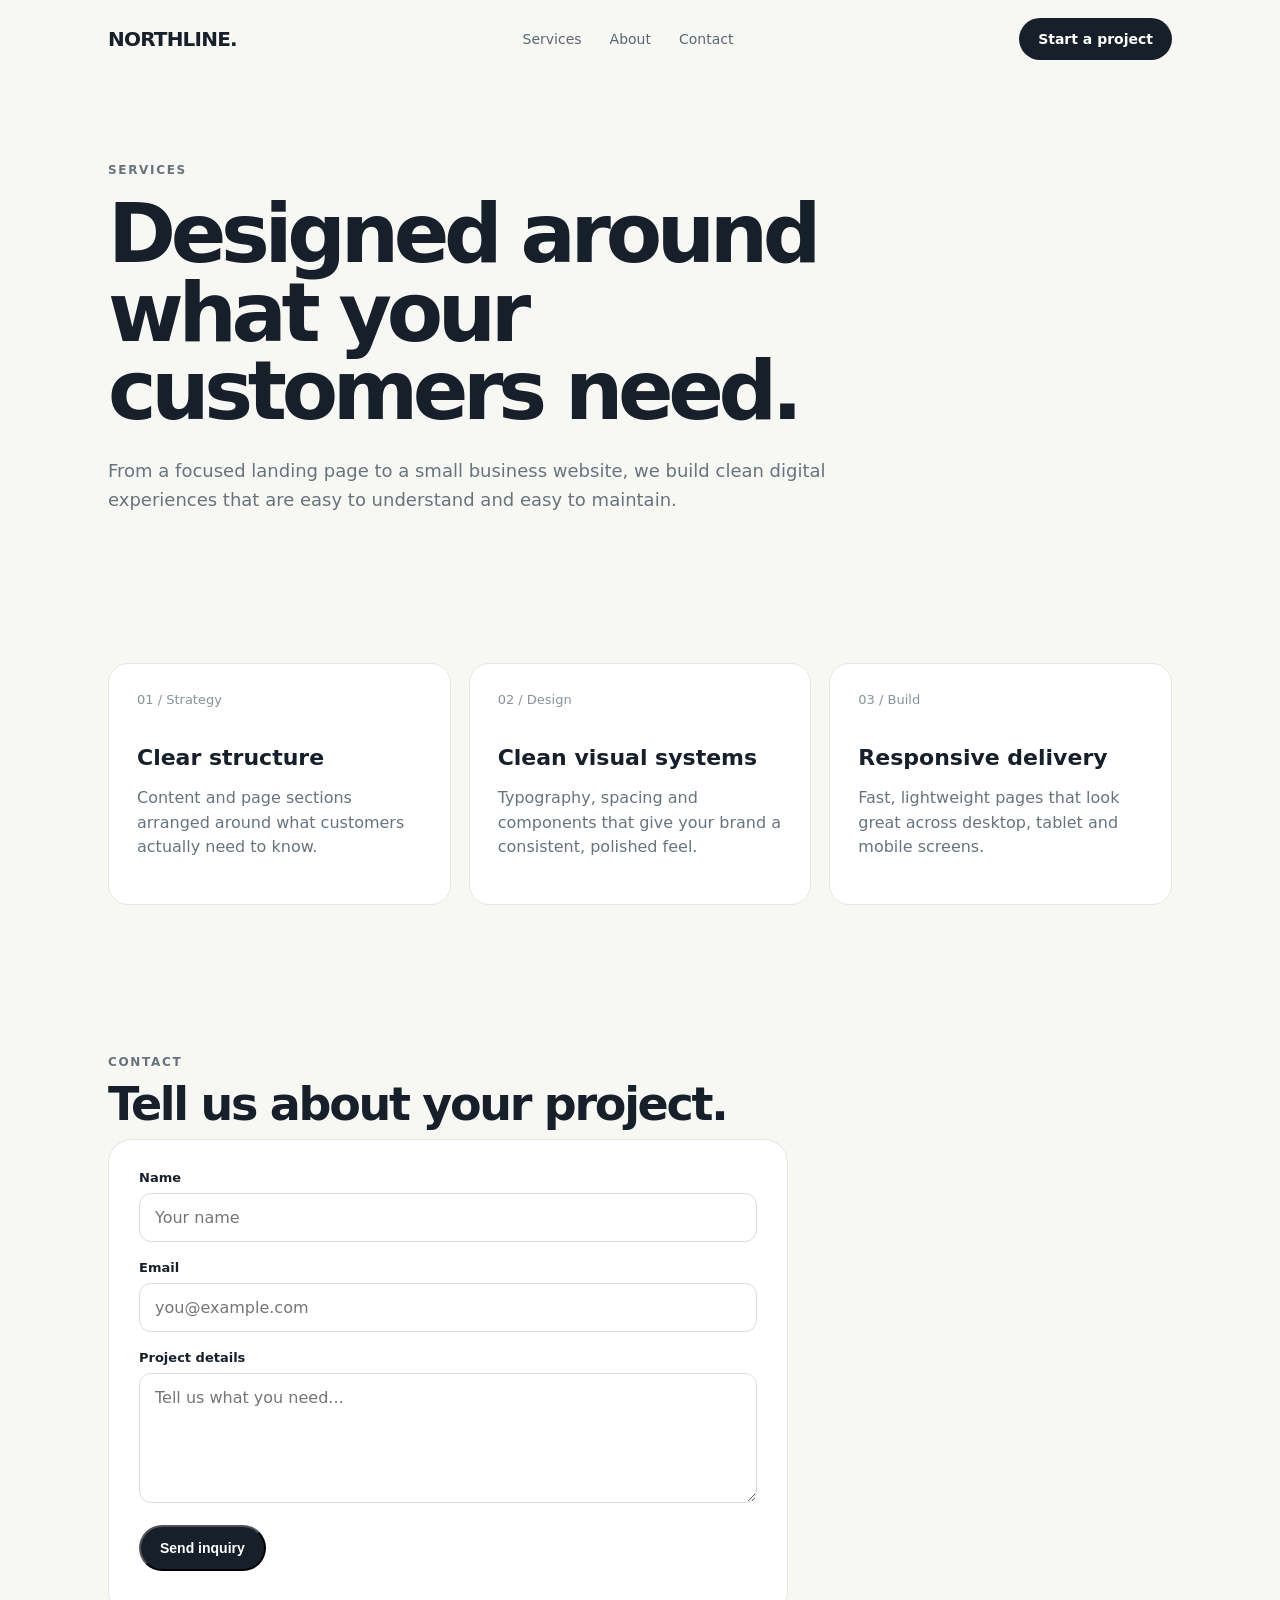
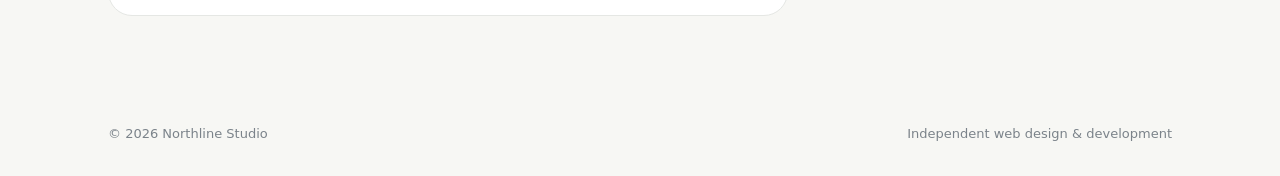
==== services.html @ 52d4bffd "Add files via upload" ====
<!doctype html><html lang="en"><head><meta charset="utf-8"><meta name="viewport" content="width=device-width,initial-scale=1"><title>Services — Northline Studio</title><link rel="stylesheet" href="style.css"></head><body><div class="wrap"><nav><a class="logo" href="index.html">NORTHLINE.</a><div class="navlinks"><a href="services.html">Services</a><a href="#about">About</a><a href="#contact">Contact</a></div><a class="btn" href="#contact">Start a project</a></nav><main><section class="pagehero"><div class="eyebrow">Services</div><h1>Designed around what your customers need.</h1><p>From a focused landing page to a small business website, we build clean digital experiences that are easy to understand and easy to maintain.</p></section><section id="about"><div class="grid"><article class="service"><div class="num">01 / Strategy</div><h3>Clear structure</h3><p>Content and page sections arranged around what customers actually need to know.</p></article><article class="service"><div class="num">02 / Design</div><h3>Clean visual systems</h3><p>Typography, spacing and components that give your brand a consistent, polished feel.</p></article><article class="service"><div class="num">03 / Build</div><h3>Responsive delivery</h3><p>Fast, lightweight pages that look great across desktop, tablet and mobile screens.</p></article></div></section><section id="contact"><div class="eyebrow">Contact</div><h2>Tell us about your project.</h2><div class="formbox"><form id="contactForm"><label>Name</label><input id="name" required placeholder="Your name"><label>Email</label><input id="email" type="email" required placeholder="you@example.com"><label>Project details</label><textarea id="message" required placeholder="Tell us what you need..."></textarea><button class="btn" type="submit">Send inquiry</button><div class="status" id="status"></div></form></div></section></main><footer><span>© 2026 Northline Studio</span><span>Independent web design & development</span></footer></div><script>const DB_KEY="northline_inquiries";document.getElementById("contactForm").addEventListener("submit",function(e){e.preventDefault();const inquiry={id:Date.now(),name:document.getElementById("name").value,email:document.getElementById("email").value,message:document.getElementById("message").value,createdAt:new Date().toISOString()};const rows=JSON.parse(localStorage.getItem(DB_KEY)||"[]");rows.push(inquiry);localStorage.setItem(DB_KEY,JSON.stringify(rows));this.reset();document.getElementById("status").textContent="Thank you — your inquiry has been saved."});</script></body></html>
---- style.css ----
*{box-sizing:border-box}body{margin:0;font-family:Inter,system-ui,-apple-system,Segoe UI,sans-serif;color:#17202a;background:#f7f7f4}a{text-decoration:none;color:inherit}.wrap{max-width:1120px;margin:auto;padding:0 28px}nav{height:78px;display:flex;align-items:center;justify-content:space-between}.logo{font-weight:800;letter-spacing:-.04em;font-size:20px}.navlinks{display:flex;gap:28px;font-size:14px;color:#5d6670}.btn{display:inline-block;padding:13px 19px;border-radius:999px;background:#17202a;color:white;font-size:14px;font-weight:700}.secondary{border:1px solid #d8dcd9;background:white;color:#17202a}.eyebrow{text-transform:uppercase;letter-spacing:.14em;font-size:12px;font-weight:800;color:#69737d}h1{font-size:clamp(48px,7vw,82px);line-height:.96;letter-spacing:-.065em;margin:18px 0 26px}h2{font-size:46px;letter-spacing:-.05em;margin:8px 0}.lead{font-size:19px;line-height:1.6;color:#5d6670;max-width:600px}.hero{padding:92px 0 110px;display:grid;grid-template-columns:1.15fr .85fr;gap:70px;align-items:center}.actions{display:flex;gap:12px;margin-top:32px}.visual{min-height:440px;border-radius:28px;background:#dfe7e1;position:relative;overflow:hidden}.card{position:absolute;background:white;border-radius:18px;box-shadow:0 22px 60px #17202a1c}.card.one{width:72%;height:240px;top:46px;left:12%;padding:25px}.card.two{width:58%;height:145px;right:8%;bottom:42px;padding:20px}.mini{height:10px;width:65%;border-radius:10px;background:#c9d1cc;margin-bottom:14px}.mini.short{width:42%}.badge{display:inline-block;background:#17202a;color:#fff;border-radius:999px;padding:8px 12px;font-size:11px;margin-top:30px}.pagehero{padding:85px 0 55px;max-width:820px}.pagehero p{font-size:18px;line-height:1.6;color:#69737d}section{padding:75px 0}.grid{display:grid;grid-template-columns:repeat(3,1fr);gap:18px}.service{background:white;border:1px solid #e5e7e4;border-radius:20px;padding:28px;min-height:220px}.num{font-size:13px;color:#8a9299}.service h3{font-size:22px;margin:38px 0 12px}.service p{color:#69737d;line-height:1.55}.formbox{max-width:680px;background:white;border:1px solid #e5e7e4;border-radius:24px;padding:30px}label{display:block;font-size:13px;font-weight:700;margin:0 0 8px}input,textarea{width:100%;border:1px solid #d9ddda;border-radius:12px;padding:14px 15px;font:inherit;margin-bottom:18px;background:#fff}textarea{min-height:130px;resize:vertical}.status{margin-top:14px;font-size:13px;color:#69737d}footer{padding:35px 0;color:#7b838a;font-size:13px;display:flex;justify-content:space-between}@media(max-width:800px){.hero{grid-template-columns:1fr;padding:65px 0 80px}.visual{min-height:360px}.grid{grid-template-columns:1fr}.navlinks{display:none}.actions{flex-wrap:wrap}}
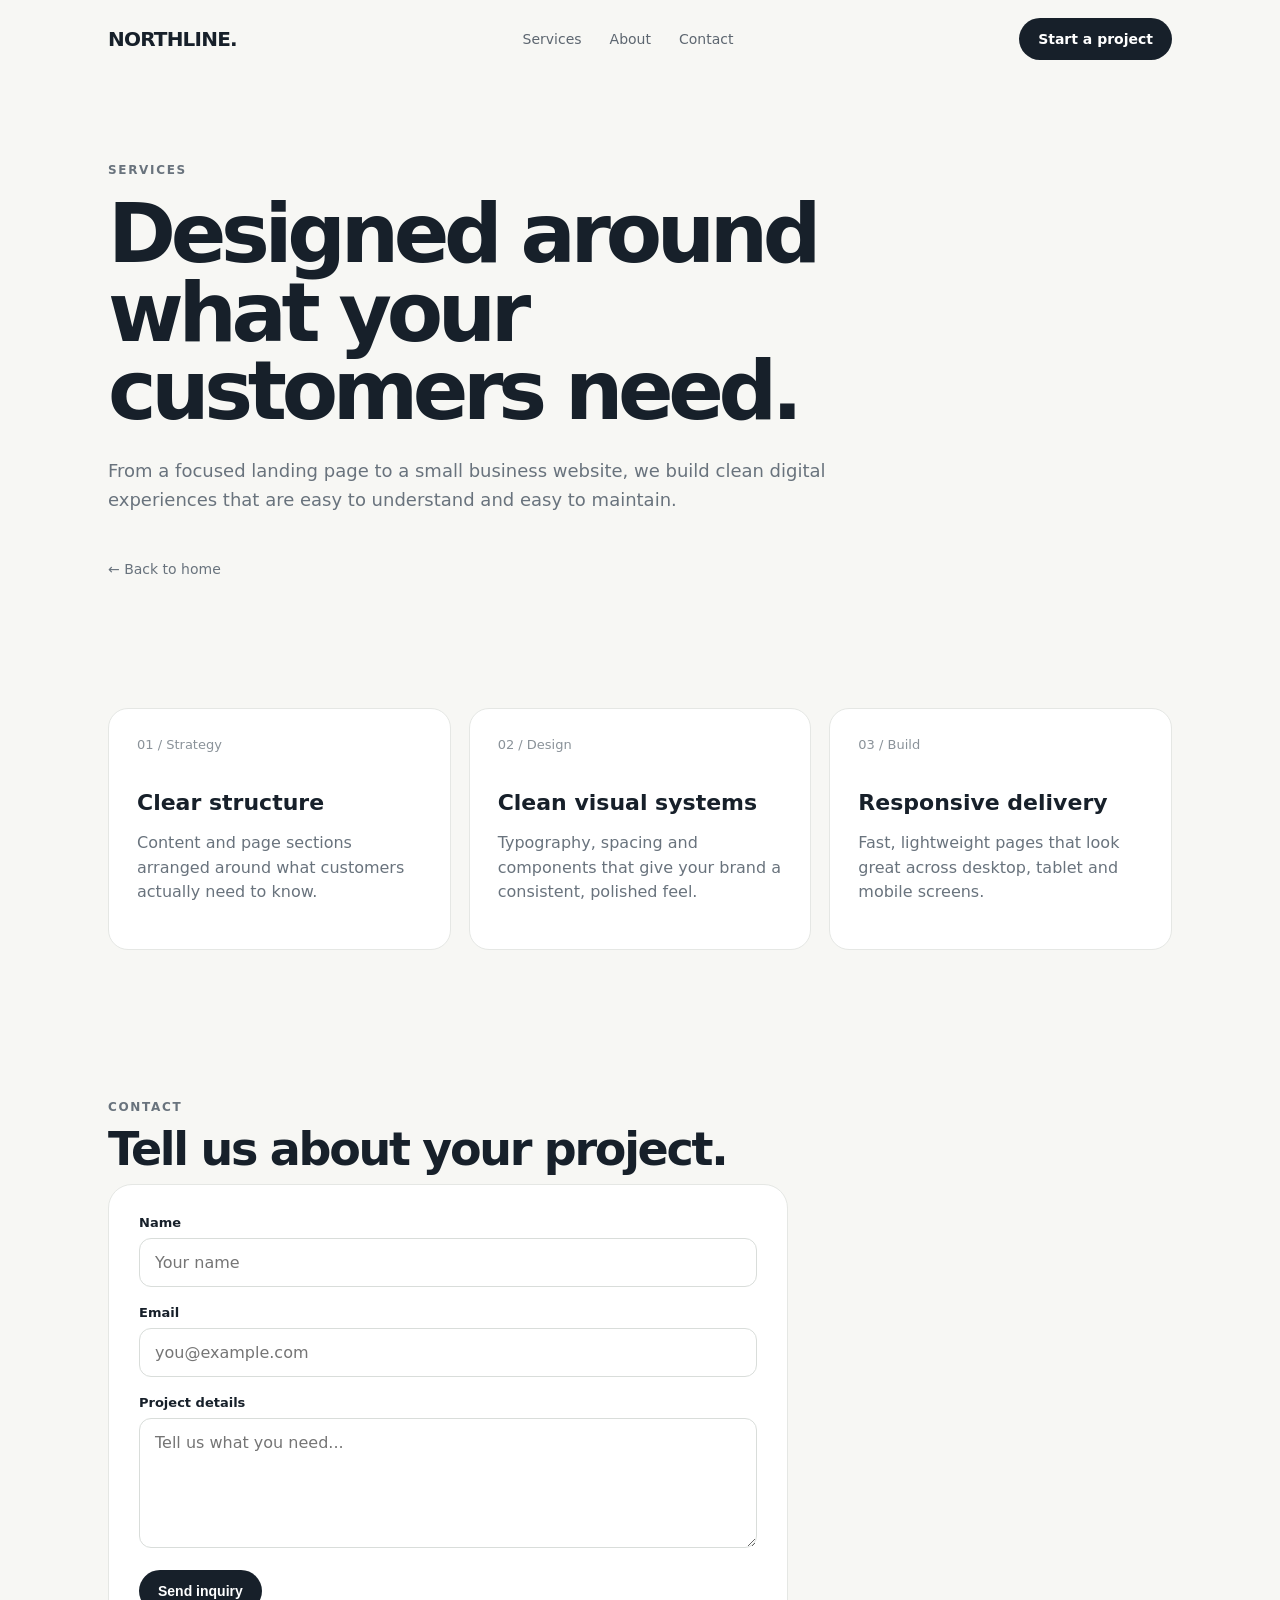
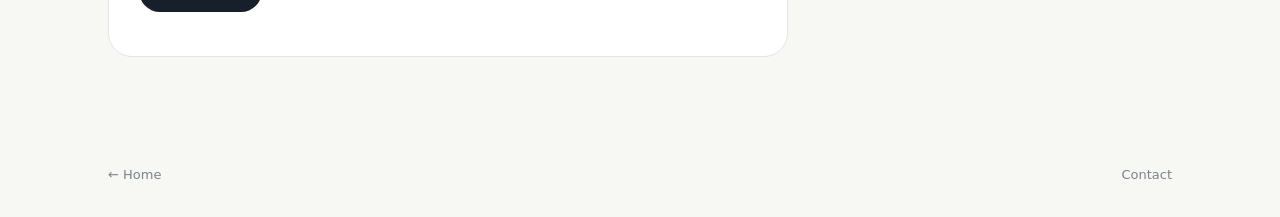
==== commit 29c90883: "Add files via upload" ====
--- a/services.html
+++ b/services.html
@@ -1 +1,30 @@
-<!doctype html><html lang="en"><head><meta charset="utf-8"><meta name="viewport" content="width=device-width,initial-scale=1"><title>Services — Northline Studio</title><link rel="stylesheet" href="style.css"></head><body><div class="wrap"><nav><a class="logo" href="index.html">NORTHLINE.</a><div class="navlinks"><a href="services.html">Services</a><a href="#about">About</a><a href="#contact">Contact</a></div><a class="btn" href="#contact">Start a project</a></nav><main><section class="pagehero"><div class="eyebrow">Services</div><h1>Designed around what your customers need.</h1><p>From a focused landing page to a small business website, we build clean digital experiences that are easy to understand and easy to maintain.</p></section><section id="about"><div class="grid"><article class="service"><div class="num">01 / Strategy</div><h3>Clear structure</h3><p>Content and page sections arranged around what customers actually need to know.</p></article><article class="service"><div class="num">02 / Design</div><h3>Clean visual systems</h3><p>Typography, spacing and components that give your brand a consistent, polished feel.</p></article><article class="service"><div class="num">03 / Build</div><h3>Responsive delivery</h3><p>Fast, lightweight pages that look great across desktop, tablet and mobile screens.</p></article></div></section><section id="contact"><div class="eyebrow">Contact</div><h2>Tell us about your project.</h2><div class="formbox"><form id="contactForm"><label>Name</label><input id="name" required placeholder="Your name"><label>Email</label><input id="email" type="email" required placeholder="you@example.com"><label>Project details</label><textarea id="message" required placeholder="Tell us what you need..."></textarea><button class="btn" type="submit">Send inquiry</button><div class="status" id="status"></div></form></div></section></main><footer><span>© 2026 Northline Studio</span><span>Independent web design & development</span></footer></div><script>const DB_KEY="northline_inquiries";document.getElementById("contactForm").addEventListener("submit",function(e){e.preventDefault();const inquiry={id:Date.now(),name:document.getElementById("name").value,email:document.getElementById("email").value,message:document.getElementById("message").value,createdAt:new Date().toISOString()};const rows=JSON.parse(localStorage.getItem(DB_KEY)||"[]");rows.push(inquiry);localStorage.setItem(DB_KEY,JSON.stringify(rows));this.reset();document.getElementById("status").textContent="Thank you — your inquiry has been saved."});</script></body></html>+<!doctype html><html lang="en"><head><meta charset="utf-8"><meta name="viewport" content="width=device-width,initial-scale=1"><title>Services — Northline Studio</title><link rel="stylesheet" href="style.css"></head>
+<body><div class="wrap">
+<nav><a class="logo" href="index.html">NORTHLINE.</a>
+<div class="navlinks"><a href="services.html">Services</a><a href="#about">About</a><a href="#contact">Contact</a></div>
+<a class="btn" href="#contact">Start a project</a></nav>
+<main>
+<section class="pagehero"><div class="eyebrow">Services</div><h1>Designed around what your customers need.</h1>
+<p>From a focused landing page to a small business website, we build clean digital experiences that are easy to understand and easy to maintain.</p>
+<a class="back" href="index.html">← Back to home</a></section>
+<section id="about"><div class="grid">
+<article class="service"><div class="num">01 / Strategy</div><h3>Clear structure</h3><p>Content and page sections arranged around what customers actually need to know.</p></article>
+<article class="service"><div class="num">02 / Design</div><h3>Clean visual systems</h3><p>Typography, spacing and components that give your brand a consistent, polished feel.</p></article>
+<article class="service"><div class="num">03 / Build</div><h3>Responsive delivery</h3><p>Fast, lightweight pages that look great across desktop, tablet and mobile screens.</p></article>
+</div></section>
+<section id="contact"><div class="eyebrow">Contact</div><h2>Tell us about your project.</h2>
+<div class="formbox"><form id="contactForm"><label for="name">Name</label><input id="name" required placeholder="Your name">
+<label for="email">Email</label><input id="email" type="email" required placeholder="you@example.com">
+<label for="message">Project details</label><textarea id="message" required placeholder="Tell us what you need..."></textarea>
+<button class="btn" type="submit">Send inquiry</button><div class="status" id="status"></div></form></div></section>
+</main><footer><a href="index.html">← Home</a><a href="#contact">Contact</a></footer>
+</div>
+<script>
+const DB_KEY="northline_inquiries";
+document.getElementById("contactForm").addEventListener("submit",function(e){
+e.preventDefault();
+const inquiry={id:Date.now(),name:document.getElementById("name").value,email:document.getElementById("email").value,message:document.getElementById("message").value,createdAt:new Date().toISOString()};
+const rows=JSON.parse(localStorage.getItem(DB_KEY)||"[]");rows.push(inquiry);localStorage.setItem(DB_KEY,JSON.stringify(rows));
+this.reset();document.getElementById("status").textContent="Thank you — your inquiry has been saved.";
+});
+</script></body></html>
--- a/style.css
+++ b/style.css
@@ -1 +1,29 @@
-*{box-sizing:border-box}body{margin:0;font-family:Inter,system-ui,-apple-system,Segoe UI,sans-serif;color:#17202a;background:#f7f7f4}a{text-decoration:none;color:inherit}.wrap{max-width:1120px;margin:auto;padding:0 28px}nav{height:78px;display:flex;align-items:center;justify-content:space-between}.logo{font-weight:800;letter-spacing:-.04em;font-size:20px}.navlinks{display:flex;gap:28px;font-size:14px;color:#5d6670}.btn{display:inline-block;padding:13px 19px;border-radius:999px;background:#17202a;color:white;font-size:14px;font-weight:700}.secondary{border:1px solid #d8dcd9;background:white;color:#17202a}.eyebrow{text-transform:uppercase;letter-spacing:.14em;font-size:12px;font-weight:800;color:#69737d}h1{font-size:clamp(48px,7vw,82px);line-height:.96;letter-spacing:-.065em;margin:18px 0 26px}h2{font-size:46px;letter-spacing:-.05em;margin:8px 0}.lead{font-size:19px;line-height:1.6;color:#5d6670;max-width:600px}.hero{padding:92px 0 110px;display:grid;grid-template-columns:1.15fr .85fr;gap:70px;align-items:center}.actions{display:flex;gap:12px;margin-top:32px}.visual{min-height:440px;border-radius:28px;background:#dfe7e1;position:relative;overflow:hidden}.card{position:absolute;background:white;border-radius:18px;box-shadow:0 22px 60px #17202a1c}.card.one{width:72%;height:240px;top:46px;left:12%;padding:25px}.card.two{width:58%;height:145px;right:8%;bottom:42px;padding:20px}.mini{height:10px;width:65%;border-radius:10px;background:#c9d1cc;margin-bottom:14px}.mini.short{width:42%}.badge{display:inline-block;background:#17202a;color:#fff;border-radius:999px;padding:8px 12px;font-size:11px;margin-top:30px}.pagehero{padding:85px 0 55px;max-width:820px}.pagehero p{font-size:18px;line-height:1.6;color:#69737d}section{padding:75px 0}.grid{display:grid;grid-template-columns:repeat(3,1fr);gap:18px}.service{background:white;border:1px solid #e5e7e4;border-radius:20px;padding:28px;min-height:220px}.num{font-size:13px;color:#8a9299}.service h3{font-size:22px;margin:38px 0 12px}.service p{color:#69737d;line-height:1.55}.formbox{max-width:680px;background:white;border:1px solid #e5e7e4;border-radius:24px;padding:30px}label{display:block;font-size:13px;font-weight:700;margin:0 0 8px}input,textarea{width:100%;border:1px solid #d9ddda;border-radius:12px;padding:14px 15px;font:inherit;margin-bottom:18px;background:#fff}textarea{min-height:130px;resize:vertical}.status{margin-top:14px;font-size:13px;color:#69737d}footer{padding:35px 0;color:#7b838a;font-size:13px;display:flex;justify-content:space-between}@media(max-width:800px){.hero{grid-template-columns:1fr;padding:65px 0 80px}.visual{min-height:360px}.grid{grid-template-columns:1fr}.navlinks{display:none}.actions{flex-wrap:wrap}}+*{box-sizing:border-box}
+body{margin:0;font-family:Inter,system-ui,-apple-system,Segoe UI,sans-serif;color:#17202a;background:#f7f7f4}
+a{text-decoration:none;color:inherit}.wrap{max-width:1120px;margin:auto;padding:0 28px}
+nav{height:78px;display:flex;align-items:center;justify-content:space-between}
+.logo{font-weight:800;letter-spacing:-.04em;font-size:20px}.navlinks{display:flex;gap:28px;font-size:14px;color:#5d6670}
+.navlinks a:hover{color:#17202a}.btn{display:inline-block;padding:13px 19px;border-radius:999px;background:#17202a;color:white;font-size:14px;font-weight:700;border:0;cursor:pointer}
+.btn:hover{opacity:.88}.secondary{border:1px solid #d8dcd9;background:white;color:#17202a}
+.eyebrow{text-transform:uppercase;letter-spacing:.14em;font-size:12px;font-weight:800;color:#69737d}
+h1{font-size:clamp(48px,7vw,82px);line-height:.96;letter-spacing:-.065em;margin:18px 0 26px}
+h2{font-size:46px;letter-spacing:-.05em;margin:8px 0}.lead{font-size:19px;line-height:1.6;color:#5d6670;max-width:600px}
+.hero{padding:92px 0 110px;display:grid;grid-template-columns:1.15fr .85fr;gap:70px;align-items:center}
+.actions{display:flex;gap:12px;margin-top:32px}.visual{min-height:440px;border-radius:28px;background:#dfe7e1;position:relative;overflow:hidden}
+.card{position:absolute;background:white;border-radius:18px;box-shadow:0 22px 60px #17202a1c}
+.card.one{width:72%;height:240px;top:46px;left:12%;padding:25px}.card.two{width:58%;height:145px;right:8%;bottom:42px;padding:20px}
+.mini{height:10px;width:65%;border-radius:10px;background:#c9d1cc;margin-bottom:14px}.mini.short{width:42%}
+.badge{display:inline-block;background:#17202a;color:#fff;border-radius:999px;padding:8px 12px;font-size:11px;margin-top:30px}
+.pagehero{padding:85px 0 55px;max-width:820px}.pagehero p{font-size:18px;line-height:1.6;color:#69737d}
+section{padding:75px 0}.grid{display:grid;grid-template-columns:repeat(3,1fr);gap:18px}
+.service{background:white;border:1px solid #e5e7e4;border-radius:20px;padding:28px;min-height:220px}
+.num{font-size:13px;color:#8a9299}.service h3{font-size:22px;margin:38px 0 12px}.service p{color:#69737d;line-height:1.55}
+.formbox{max-width:680px;background:white;border:1px solid #e5e7e4;border-radius:24px;padding:30px}
+label{display:block;font-size:13px;font-weight:700;margin:0 0 8px}
+input,textarea{width:100%;border:1px solid #d9ddda;border-radius:12px;padding:14px 15px;font:inherit;margin-bottom:18px;background:#fff}
+textarea{min-height:130px;resize:vertical}.status{margin-top:14px;font-size:13px;color:#69737d}
+.cta{background:#17202a;color:white;border-radius:28px;padding:62px;display:flex;align-items:center;justify-content:space-between;gap:35px}
+.cta h2{margin:0}.cta p{color:#b9c1c7;max-width:520px;line-height:1.6}.cta .btn{background:white;color:#17202a}
+.back{display:inline-block;margin-top:28px;color:#69737d;font-size:14px}.back:hover{text-decoration:underline}
+footer{padding:35px 0;color:#7b838a;font-size:13px;display:flex;justify-content:space-between}
+@media(max-width:800px){.hero{grid-template-columns:1fr;padding:65px 0 80px}.visual{min-height:360px}.grid{grid-template-columns:1fr}.navlinks{display:none}.actions{flex-wrap:wrap}.cta{display:block}.cta .btn{margin-top:20px}}
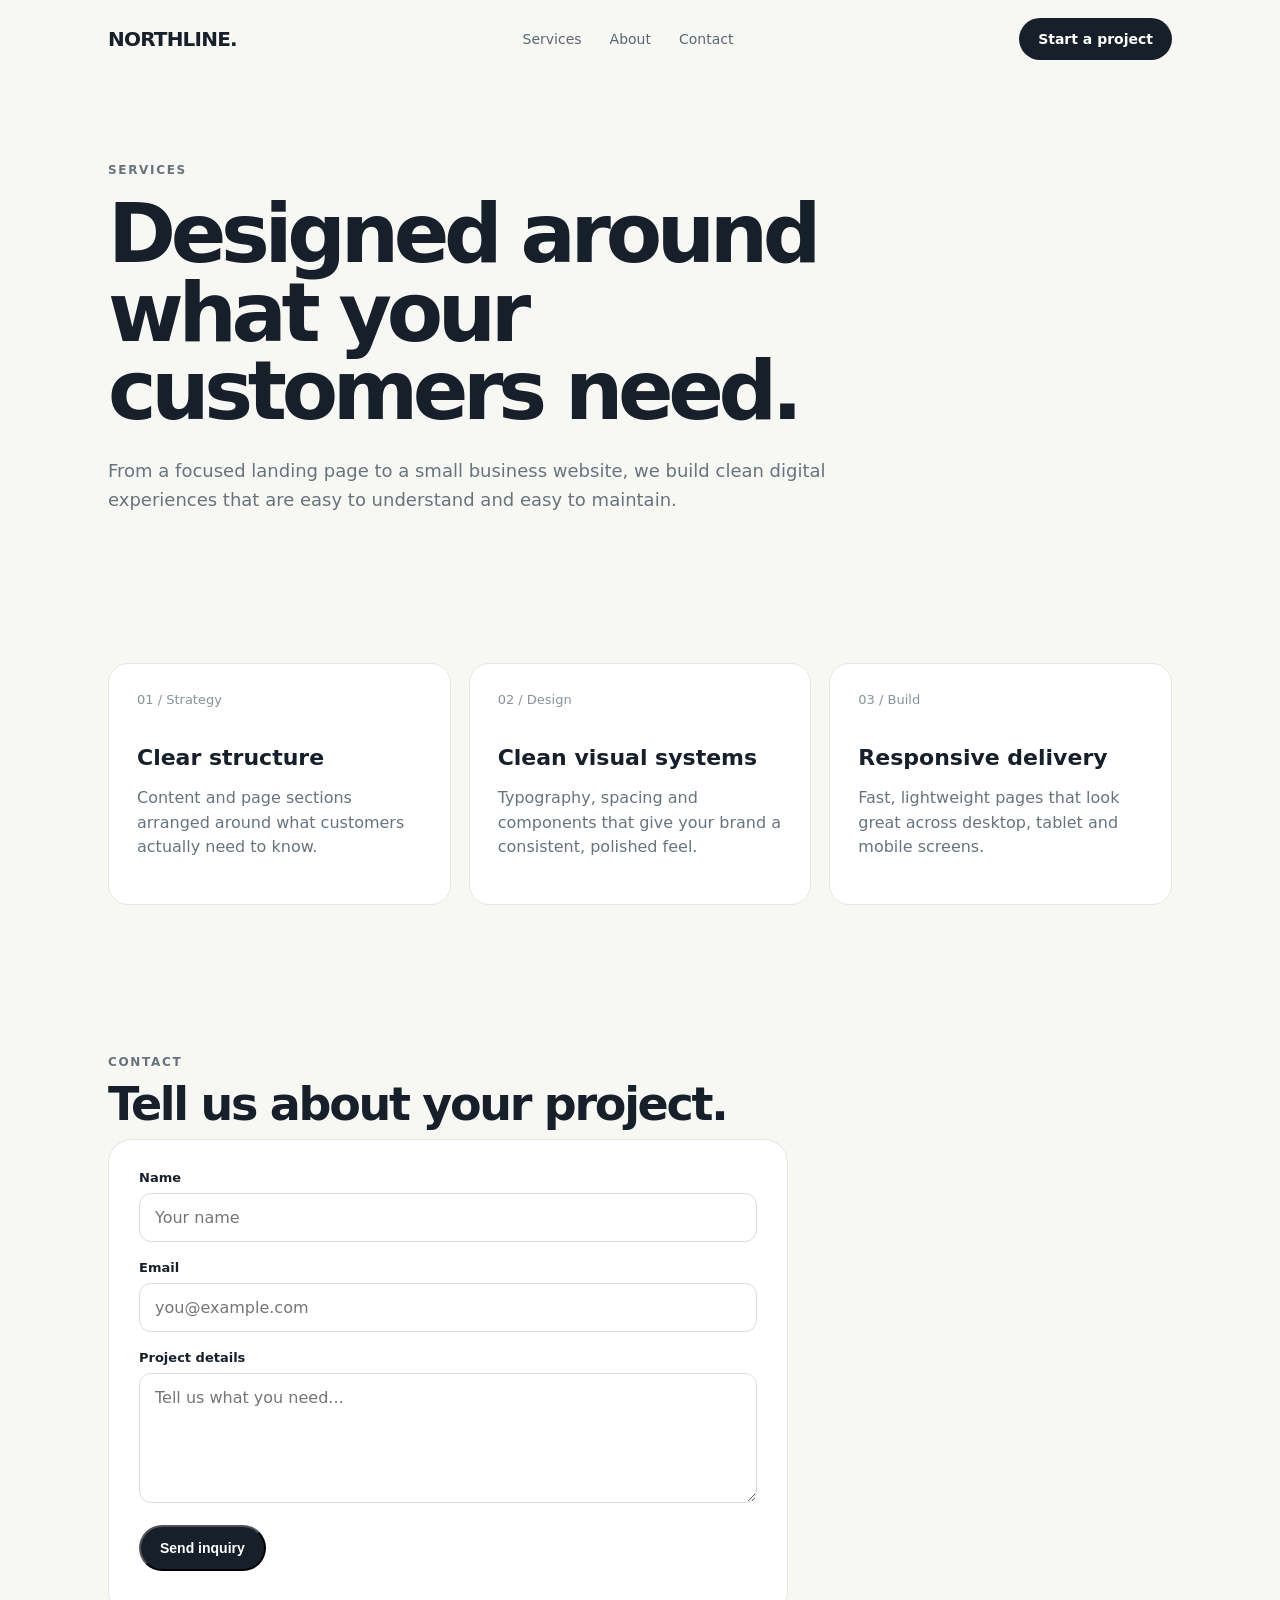
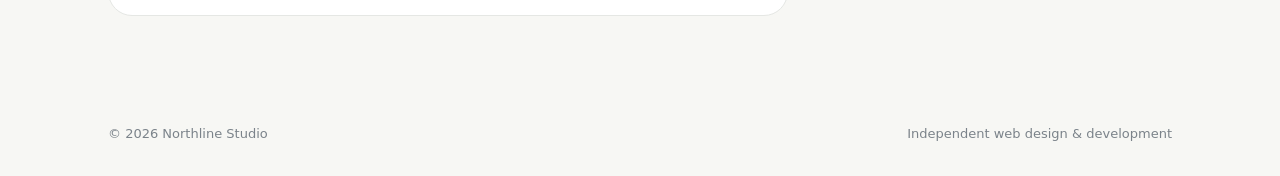
==== commit cea2ea50: "Add files via upload" ====
--- a/services.html
+++ b/services.html
@@ -1,30 +1 @@
-<!doctype html><html lang="en"><head><meta charset="utf-8"><meta name="viewport" content="width=device-width,initial-scale=1"><title>Services — Northline Studio</title><link rel="stylesheet" href="style.css"></head>
-<body><div class="wrap">
-<nav><a class="logo" href="index.html">NORTHLINE.</a>
-<div class="navlinks"><a href="services.html">Services</a><a href="#about">About</a><a href="#contact">Contact</a></div>
-<a class="btn" href="#contact">Start a project</a></nav>
-<main>
-<section class="pagehero"><div class="eyebrow">Services</div><h1>Designed around what your customers need.</h1>
-<p>From a focused landing page to a small business website, we build clean digital experiences that are easy to understand and easy to maintain.</p>
-<a class="back" href="index.html">← Back to home</a></section>
-<section id="about"><div class="grid">
-<article class="service"><div class="num">01 / Strategy</div><h3>Clear structure</h3><p>Content and page sections arranged around what customers actually need to know.</p></article>
-<article class="service"><div class="num">02 / Design</div><h3>Clean visual systems</h3><p>Typography, spacing and components that give your brand a consistent, polished feel.</p></article>
-<article class="service"><div class="num">03 / Build</div><h3>Responsive delivery</h3><p>Fast, lightweight pages that look great across desktop, tablet and mobile screens.</p></article>
-</div></section>
-<section id="contact"><div class="eyebrow">Contact</div><h2>Tell us about your project.</h2>
-<div class="formbox"><form id="contactForm"><label for="name">Name</label><input id="name" required placeholder="Your name">
-<label for="email">Email</label><input id="email" type="email" required placeholder="you@example.com">
-<label for="message">Project details</label><textarea id="message" required placeholder="Tell us what you need..."></textarea>
-<button class="btn" type="submit">Send inquiry</button><div class="status" id="status"></div></form></div></section>
-</main><footer><a href="index.html">← Home</a><a href="#contact">Contact</a></footer>
-</div>
-<script>
-const DB_KEY="northline_inquiries";
-document.getElementById("contactForm").addEventListener("submit",function(e){
-e.preventDefault();
-const inquiry={id:Date.now(),name:document.getElementById("name").value,email:document.getElementById("email").value,message:document.getElementById("message").value,createdAt:new Date().toISOString()};
-const rows=JSON.parse(localStorage.getItem(DB_KEY)||"[]");rows.push(inquiry);localStorage.setItem(DB_KEY,JSON.stringify(rows));
-this.reset();document.getElementById("status").textContent="Thank you — your inquiry has been saved.";
-});
-</script></body></html>+<!doctype html><html lang="en"><head><meta charset="utf-8"><meta name="viewport" content="width=device-width,initial-scale=1"><title>Services — Northline Studio</title><link rel="stylesheet" href="style.css"></head><body><div class="wrap"><nav><a class="logo" href="index.html">NORTHLINE.</a><div class="navlinks"><a href="services.html">Services</a><a href="#about">About</a><a href="#contact">Contact</a></div><a class="btn" href="#contact">Start a project</a></nav><main><section class="pagehero"><div class="eyebrow">Services</div><h1>Designed around what your customers need.</h1><p>From a focused landing page to a small business website, we build clean digital experiences that are easy to understand and easy to maintain.</p></section><section id="about"><div class="grid"><article class="service"><div class="num">01 / Strategy</div><h3>Clear structure</h3><p>Content and page sections arranged around what customers actually need to know.</p></article><article class="service"><div class="num">02 / Design</div><h3>Clean visual systems</h3><p>Typography, spacing and components that give your brand a consistent, polished feel.</p></article><article class="service"><div class="num">03 / Build</div><h3>Responsive delivery</h3><p>Fast, lightweight pages that look great across desktop, tablet and mobile screens.</p></article></div></section><section id="contact"><div class="eyebrow">Contact</div><h2>Tell us about your project.</h2><div class="formbox"><form id="contactForm"><label>Name</label><input id="name" required placeholder="Your name"><label>Email</label><input id="email" type="email" required placeholder="you@example.com"><label>Project details</label><textarea id="message" required placeholder="Tell us what you need..."></textarea><button class="btn" type="submit">Send inquiry</button><div class="status" id="status"></div></form></div></section></main><footer><span>© 2026 Northline Studio</span><span>Independent web design & development</span></footer></div><script>const DB_KEY="northline_inquiries";document.getElementById("contactForm").addEventListener("submit",function(e){e.preventDefault();const inquiry={id:Date.now(),name:document.getElementById("name").value,email:document.getElementById("email").value,message:document.getElementById("message").value,createdAt:new Date().toISOString()};const rows=JSON.parse(localStorage.getItem(DB_KEY)||"[]");rows.push(inquiry);localStorage.setItem(DB_KEY,JSON.stringify(rows));this.reset();document.getElementById("status").textContent="Thank you — your inquiry has been saved."});</script></body></html>
--- a/style.css
+++ b/style.css
@@ -1,29 +1 @@
-*{box-sizing:border-box}
-body{margin:0;font-family:Inter,system-ui,-apple-system,Segoe UI,sans-serif;color:#17202a;background:#f7f7f4}
-a{text-decoration:none;color:inherit}.wrap{max-width:1120px;margin:auto;padding:0 28px}
-nav{height:78px;display:flex;align-items:center;justify-content:space-between}
-.logo{font-weight:800;letter-spacing:-.04em;font-size:20px}.navlinks{display:flex;gap:28px;font-size:14px;color:#5d6670}
-.navlinks a:hover{color:#17202a}.btn{display:inline-block;padding:13px 19px;border-radius:999px;background:#17202a;color:white;font-size:14px;font-weight:700;border:0;cursor:pointer}
-.btn:hover{opacity:.88}.secondary{border:1px solid #d8dcd9;background:white;color:#17202a}
-.eyebrow{text-transform:uppercase;letter-spacing:.14em;font-size:12px;font-weight:800;color:#69737d}
-h1{font-size:clamp(48px,7vw,82px);line-height:.96;letter-spacing:-.065em;margin:18px 0 26px}
-h2{font-size:46px;letter-spacing:-.05em;margin:8px 0}.lead{font-size:19px;line-height:1.6;color:#5d6670;max-width:600px}
-.hero{padding:92px 0 110px;display:grid;grid-template-columns:1.15fr .85fr;gap:70px;align-items:center}
-.actions{display:flex;gap:12px;margin-top:32px}.visual{min-height:440px;border-radius:28px;background:#dfe7e1;position:relative;overflow:hidden}
-.card{position:absolute;background:white;border-radius:18px;box-shadow:0 22px 60px #17202a1c}
-.card.one{width:72%;height:240px;top:46px;left:12%;padding:25px}.card.two{width:58%;height:145px;right:8%;bottom:42px;padding:20px}
-.mini{height:10px;width:65%;border-radius:10px;background:#c9d1cc;margin-bottom:14px}.mini.short{width:42%}
-.badge{display:inline-block;background:#17202a;color:#fff;border-radius:999px;padding:8px 12px;font-size:11px;margin-top:30px}
-.pagehero{padding:85px 0 55px;max-width:820px}.pagehero p{font-size:18px;line-height:1.6;color:#69737d}
-section{padding:75px 0}.grid{display:grid;grid-template-columns:repeat(3,1fr);gap:18px}
-.service{background:white;border:1px solid #e5e7e4;border-radius:20px;padding:28px;min-height:220px}
-.num{font-size:13px;color:#8a9299}.service h3{font-size:22px;margin:38px 0 12px}.service p{color:#69737d;line-height:1.55}
-.formbox{max-width:680px;background:white;border:1px solid #e5e7e4;border-radius:24px;padding:30px}
-label{display:block;font-size:13px;font-weight:700;margin:0 0 8px}
-input,textarea{width:100%;border:1px solid #d9ddda;border-radius:12px;padding:14px 15px;font:inherit;margin-bottom:18px;background:#fff}
-textarea{min-height:130px;resize:vertical}.status{margin-top:14px;font-size:13px;color:#69737d}
-.cta{background:#17202a;color:white;border-radius:28px;padding:62px;display:flex;align-items:center;justify-content:space-between;gap:35px}
-.cta h2{margin:0}.cta p{color:#b9c1c7;max-width:520px;line-height:1.6}.cta .btn{background:white;color:#17202a}
-.back{display:inline-block;margin-top:28px;color:#69737d;font-size:14px}.back:hover{text-decoration:underline}
-footer{padding:35px 0;color:#7b838a;font-size:13px;display:flex;justify-content:space-between}
-@media(max-width:800px){.hero{grid-template-columns:1fr;padding:65px 0 80px}.visual{min-height:360px}.grid{grid-template-columns:1fr}.navlinks{display:none}.actions{flex-wrap:wrap}.cta{display:block}.cta .btn{margin-top:20px}}
+*{box-sizing:border-box}body{margin:0;font-family:Inter,system-ui,-apple-system,Segoe UI,sans-serif;color:#17202a;background:#f7f7f4}a{text-decoration:none;color:inherit}.wrap{max-width:1120px;margin:auto;padding:0 28px}nav{height:78px;display:flex;align-items:center;justify-content:space-between}.logo{font-weight:800;letter-spacing:-.04em;font-size:20px}.navlinks{display:flex;gap:28px;font-size:14px;color:#5d6670}.btn{display:inline-block;padding:13px 19px;border-radius:999px;background:#17202a;color:white;font-size:14px;font-weight:700}.secondary{border:1px solid #d8dcd9;background:white;color:#17202a}.eyebrow{text-transform:uppercase;letter-spacing:.14em;font-size:12px;font-weight:800;color:#69737d}h1{font-size:clamp(48px,7vw,82px);line-height:.96;letter-spacing:-.065em;margin:18px 0 26px}h2{font-size:46px;letter-spacing:-.05em;margin:8px 0}.lead{font-size:19px;line-height:1.6;color:#5d6670;max-width:600px}.hero{padding:92px 0 110px;display:grid;grid-template-columns:1.15fr .85fr;gap:70px;align-items:center}.actions{display:flex;gap:12px;margin-top:32px}.visual{min-height:440px;border-radius:28px;background:#dfe7e1;position:relative;overflow:hidden}.card{position:absolute;background:white;border-radius:18px;box-shadow:0 22px 60px #17202a1c}.card.one{width:72%;height:240px;top:46px;left:12%;padding:25px}.card.two{width:58%;height:145px;right:8%;bottom:42px;padding:20px}.mini{height:10px;width:65%;border-radius:10px;background:#c9d1cc;margin-bottom:14px}.mini.short{width:42%}.badge{display:inline-block;background:#17202a;color:#fff;border-radius:999px;padding:8px 12px;font-size:11px;margin-top:30px}.pagehero{padding:85px 0 55px;max-width:820px}.pagehero p{font-size:18px;line-height:1.6;color:#69737d}section{padding:75px 0}.grid{display:grid;grid-template-columns:repeat(3,1fr);gap:18px}.service{background:white;border:1px solid #e5e7e4;border-radius:20px;padding:28px;min-height:220px}.num{font-size:13px;color:#8a9299}.service h3{font-size:22px;margin:38px 0 12px}.service p{color:#69737d;line-height:1.55}.formbox{max-width:680px;background:white;border:1px solid #e5e7e4;border-radius:24px;padding:30px}label{display:block;font-size:13px;font-weight:700;margin:0 0 8px}input,textarea{width:100%;border:1px solid #d9ddda;border-radius:12px;padding:14px 15px;font:inherit;margin-bottom:18px;background:#fff}textarea{min-height:130px;resize:vertical}.status{margin-top:14px;font-size:13px;color:#69737d}footer{padding:35px 0;color:#7b838a;font-size:13px;display:flex;justify-content:space-between}@media(max-width:800px){.hero{grid-template-columns:1fr;padding:65px 0 80px}.visual{min-height:360px}.grid{grid-template-columns:1fr}.navlinks{display:none}.actions{flex-wrap:wrap}}
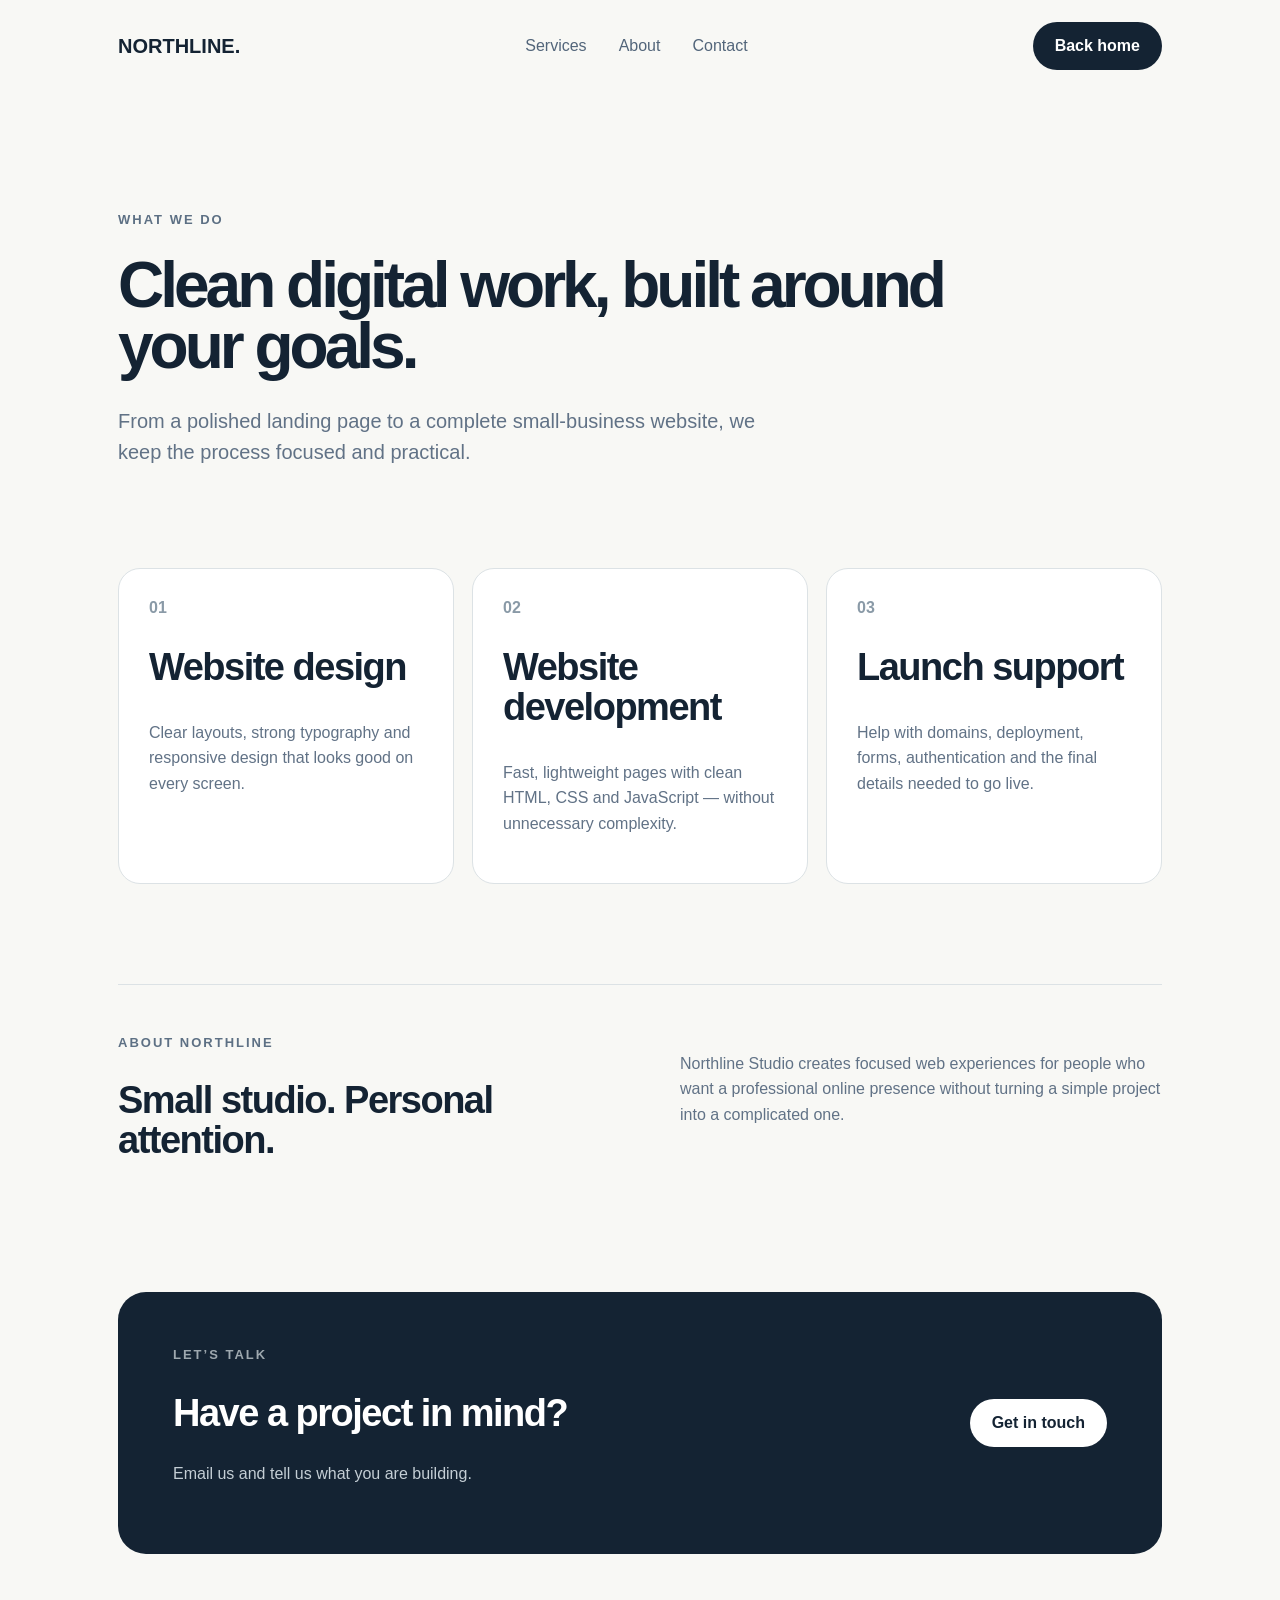
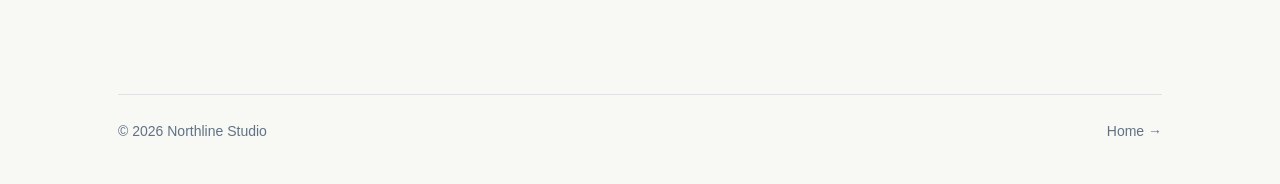
==== commit 82909cc8: "Add files via upload" ====
--- a/services.html
+++ b/services.html
@@ -1 +1 @@
-<!doctype html><html lang="en"><head><meta charset="utf-8"><meta name="viewport" content="width=device-width,initial-scale=1"><title>Services — Northline Studio</title><link rel="stylesheet" href="style.css"></head><body><div class="wrap"><nav><a class="logo" href="index.html">NORTHLINE.</a><div class="navlinks"><a href="services.html">Services</a><a href="#about">About</a><a href="#contact">Contact</a></div><a class="btn" href="#contact">Start a project</a></nav><main><section class="pagehero"><div class="eyebrow">Services</div><h1>Designed around what your customers need.</h1><p>From a focused landing page to a small business website, we build clean digital experiences that are easy to understand and easy to maintain.</p></section><section id="about"><div class="grid"><article class="service"><div class="num">01 / Strategy</div><h3>Clear structure</h3><p>Content and page sections arranged around what customers actually need to know.</p></article><article class="service"><div class="num">02 / Design</div><h3>Clean visual systems</h3><p>Typography, spacing and components that give your brand a consistent, polished feel.</p></article><article class="service"><div class="num">03 / Build</div><h3>Responsive delivery</h3><p>Fast, lightweight pages that look great across desktop, tablet and mobile screens.</p></article></div></section><section id="contact"><div class="eyebrow">Contact</div><h2>Tell us about your project.</h2><div class="formbox"><form id="contactForm"><label>Name</label><input id="name" required placeholder="Your name"><label>Email</label><input id="email" type="email" required placeholder="you@example.com"><label>Project details</label><textarea id="message" required placeholder="Tell us what you need..."></textarea><button class="btn" type="submit">Send inquiry</button><div class="status" id="status"></div></form></div></section></main><footer><span>© 2026 Northline Studio</span><span>Independent web design & development</span></footer></div><script>const DB_KEY="northline_inquiries";document.getElementById("contactForm").addEventListener("submit",function(e){e.preventDefault();const inquiry={id:Date.now(),name:document.getElementById("name").value,email:document.getElementById("email").value,message:document.getElementById("message").value,createdAt:new Date().toISOString()};const rows=JSON.parse(localStorage.getItem(DB_KEY)||"[]");rows.push(inquiry);localStorage.setItem(DB_KEY,JSON.stringify(rows));this.reset();document.getElementById("status").textContent="Thank you — your inquiry has been saved."});</script></body></html>+<!doctype html><html lang="en"><head><meta charset="utf-8"><meta name="viewport" content="width=device-width,initial-scale=1"><title>Services — Northline Studio</title><link rel="stylesheet" href="style.css"></head><body><div class="wrap"><nav><a class="logo" href="index.html">NORTHLINE.</a><div class="navlinks"><a href="#services">Services</a><a href="#about">About</a><a href="#contact">Contact</a></div><a class="btn" href="index.html">Back home</a></nav><main class="page"><section class="page-hero"><div class="eyebrow">What we do</div><h1>Clean digital work, built around your goals.</h1><p class="lead">From a polished landing page to a complete small-business website, we keep the process focused and practical.</p></section><section id="services" class="grid"><article class="service"><span>01</span><h2>Website design</h2><p>Clear layouts, strong typography and responsive design that looks good on every screen.</p></article><article class="service"><span>02</span><h2>Website development</h2><p>Fast, lightweight pages with clean HTML, CSS and JavaScript — without unnecessary complexity.</p></article><article class="service"><span>03</span><h2>Launch support</h2><p>Help with domains, deployment, forms, authentication and the final details needed to go live.</p></article></section><section id="about" class="split"><div><div class="eyebrow">About Northline</div><h2>Small studio. Personal attention.</h2></div><p>Northline Studio creates focused web experiences for people who want a professional online presence without turning a simple project into a complicated one.</p></section><section id="contact"><div class="cta"><div><div class="eyebrow muted">Let’s talk</div><h2>Have a project in mind?</h2><p>Email us and tell us what you are building.</p></div><a class="btn" href="mailto:hello@northline.studio">Get in touch</a></div></section></main><footer><a href="index.html">© 2026 Northline Studio</a><a href="index.html">Home →</a></footer></div></body></html>
--- a/style.css
+++ b/style.css
@@ -1 +1 @@
-*{box-sizing:border-box}body{margin:0;font-family:Inter,system-ui,-apple-system,Segoe UI,sans-serif;color:#17202a;background:#f7f7f4}a{text-decoration:none;color:inherit}.wrap{max-width:1120px;margin:auto;padding:0 28px}nav{height:78px;display:flex;align-items:center;justify-content:space-between}.logo{font-weight:800;letter-spacing:-.04em;font-size:20px}.navlinks{display:flex;gap:28px;font-size:14px;color:#5d6670}.btn{display:inline-block;padding:13px 19px;border-radius:999px;background:#17202a;color:white;font-size:14px;font-weight:700}.secondary{border:1px solid #d8dcd9;background:white;color:#17202a}.eyebrow{text-transform:uppercase;letter-spacing:.14em;font-size:12px;font-weight:800;color:#69737d}h1{font-size:clamp(48px,7vw,82px);line-height:.96;letter-spacing:-.065em;margin:18px 0 26px}h2{font-size:46px;letter-spacing:-.05em;margin:8px 0}.lead{font-size:19px;line-height:1.6;color:#5d6670;max-width:600px}.hero{padding:92px 0 110px;display:grid;grid-template-columns:1.15fr .85fr;gap:70px;align-items:center}.actions{display:flex;gap:12px;margin-top:32px}.visual{min-height:440px;border-radius:28px;background:#dfe7e1;position:relative;overflow:hidden}.card{position:absolute;background:white;border-radius:18px;box-shadow:0 22px 60px #17202a1c}.card.one{width:72%;height:240px;top:46px;left:12%;padding:25px}.card.two{width:58%;height:145px;right:8%;bottom:42px;padding:20px}.mini{height:10px;width:65%;border-radius:10px;background:#c9d1cc;margin-bottom:14px}.mini.short{width:42%}.badge{display:inline-block;background:#17202a;color:#fff;border-radius:999px;padding:8px 12px;font-size:11px;margin-top:30px}.pagehero{padding:85px 0 55px;max-width:820px}.pagehero p{font-size:18px;line-height:1.6;color:#69737d}section{padding:75px 0}.grid{display:grid;grid-template-columns:repeat(3,1fr);gap:18px}.service{background:white;border:1px solid #e5e7e4;border-radius:20px;padding:28px;min-height:220px}.num{font-size:13px;color:#8a9299}.service h3{font-size:22px;margin:38px 0 12px}.service p{color:#69737d;line-height:1.55}.formbox{max-width:680px;background:white;border:1px solid #e5e7e4;border-radius:24px;padding:30px}label{display:block;font-size:13px;font-weight:700;margin:0 0 8px}input,textarea{width:100%;border:1px solid #d9ddda;border-radius:12px;padding:14px 15px;font:inherit;margin-bottom:18px;background:#fff}textarea{min-height:130px;resize:vertical}.status{margin-top:14px;font-size:13px;color:#69737d}footer{padding:35px 0;color:#7b838a;font-size:13px;display:flex;justify-content:space-between}@media(max-width:800px){.hero{grid-template-columns:1fr;padding:65px 0 80px}.visual{min-height:360px}.grid{grid-template-columns:1fr}.navlinks{display:none}.actions{flex-wrap:wrap}}+*{box-sizing:border-box}body{margin:0;background:#f8f8f5;color:#142333;font-family:Arial,Helvetica,sans-serif}a{color:inherit;text-decoration:none}button,input{font:inherit}.wrap{max-width:1100px;margin:auto;padding:0 28px}nav{height:92px;display:flex;align-items:center;justify-content:space-between;gap:30px}.logo{font-weight:900;font-size:20px}.navlinks{display:flex;gap:32px;color:#52657a}.btn{display:inline-flex;align-items:center;justify-content:center;border:0;border-radius:999px;background:#142333;color:#fff;padding:15px 22px;font-weight:700;cursor:pointer}.btn.secondary{background:#fff;color:#142333;border:1px solid #dce2e5}.eyebrow{text-transform:uppercase;letter-spacing:2px;font-size:13px;font-weight:800;color:#5d7084}.muted{color:#9ea8af}h1{font-size:76px;line-height:.96;letter-spacing:-4px;margin:28px 0}h2{font-size:38px;line-height:1.05;letter-spacing:-1.5px}.lead{font-size:20px;line-height:1.55;color:#617286;max-width:650px}.hero{min-height:650px;display:grid;grid-template-columns:1.15fr .85fr;align-items:center;gap:65px;padding:80px 0}.actions{display:flex;gap:12px;margin-top:30px}.visual{position:relative;height:480px;background:#dfe9e4;border-radius:30px;padding:48px;overflow:hidden}.card{position:absolute;background:#fff;border-radius:22px;padding:28px;box-shadow:0 20px 50px #14233314}.card.one{top:48px;left:55px;width:330px;height:260px}.card.two{right:38px;bottom:48px;width:265px;height:190px}.mini{height:12px;width:72%;border-radius:20px;background:#cbd5d1;margin-bottom:15px}.mini.short{width:42%}.badge{display:inline-block;margin-top:42px;background:#142333;color:#fff;border-radius:30px;padding:10px 14px;font-size:12px}.cta{margin:70px 0;padding:55px;border-radius:28px;background:#142333;color:#fff;display:flex;align-items:center;justify-content:space-between;gap:30px}.cta p{color:#c4ced5}.cta .btn{background:#fff;color:#142333}footer{border-top:1px solid #dce2e5;padding:28px 0 45px;display:flex;justify-content:space-between;color:#617286;font-size:14px}.page{padding:70px 0}.page-hero{padding:50px 0 80px;max-width:850px}.page-hero h1{font-size:64px}.grid{display:grid;grid-template-columns:repeat(3,1fr);gap:18px}.service{background:#fff;border:1px solid #dce2e5;border-radius:22px;padding:30px;min-height:270px}.service span{color:#8a9aa7;font-weight:800}.service p,.split p{color:#617286;line-height:1.6}.split{margin:100px 0;display:grid;grid-template-columns:1fr 1fr;gap:80px;padding-top:50px;border-top:1px solid #dce2e5}.modal.hidden{display:none}.modal{position:fixed;inset:0;z-index:100}.modal-backdrop{position:absolute;inset:0;background:#0a121a99;backdrop-filter:blur(4px)}.auth-card{position:relative;width:min(440px,calc(100% - 32px));margin:8vh auto 0;background:#fff;border-radius:24px;padding:32px;box-shadow:0 30px 90px #0004}.close{position:absolute;right:18px;top:14px;border:0;background:none;font-size:30px;color:#71808d;cursor:pointer}.auth-head p{color:#617286;line-height:1.5}.auth-tabs{display:grid;grid-template-columns:1fr 1fr;margin:25px 0;border-bottom:1px solid #dce2e5}.tab{border:0;background:none;padding:13px 5px;color:#71808d;font-weight:700;cursor:pointer;border-bottom:2px solid transparent}.tab.active{color:#142333;border-bottom-color:#142333}label{display:block;font-weight:700;font-size:14px;margin:18px 0}input{display:block;width:100%;margin-top:8px;padding:14px 15px;border:1px solid #ccd5da;border-radius:12px;outline:none}.full{width:100%;margin-top:8px}.auth-message{min-height:20px;color:#b14d45;font-size:14px;line-height:1.4}.switch-link{width:100%;border:0;background:none;color:#52657a;text-decoration:underline;cursor:pointer;padding:12px}@media(max-width:800px){.navlinks{display:none}.hero{grid-template-columns:1fr;padding:55px 0}h1{font-size:54px}.visual{height:380px}.grid,.split{grid-template-columns:1fr}.split{gap:25px}.cta{align-items:flex-start;flex-direction:column}}
